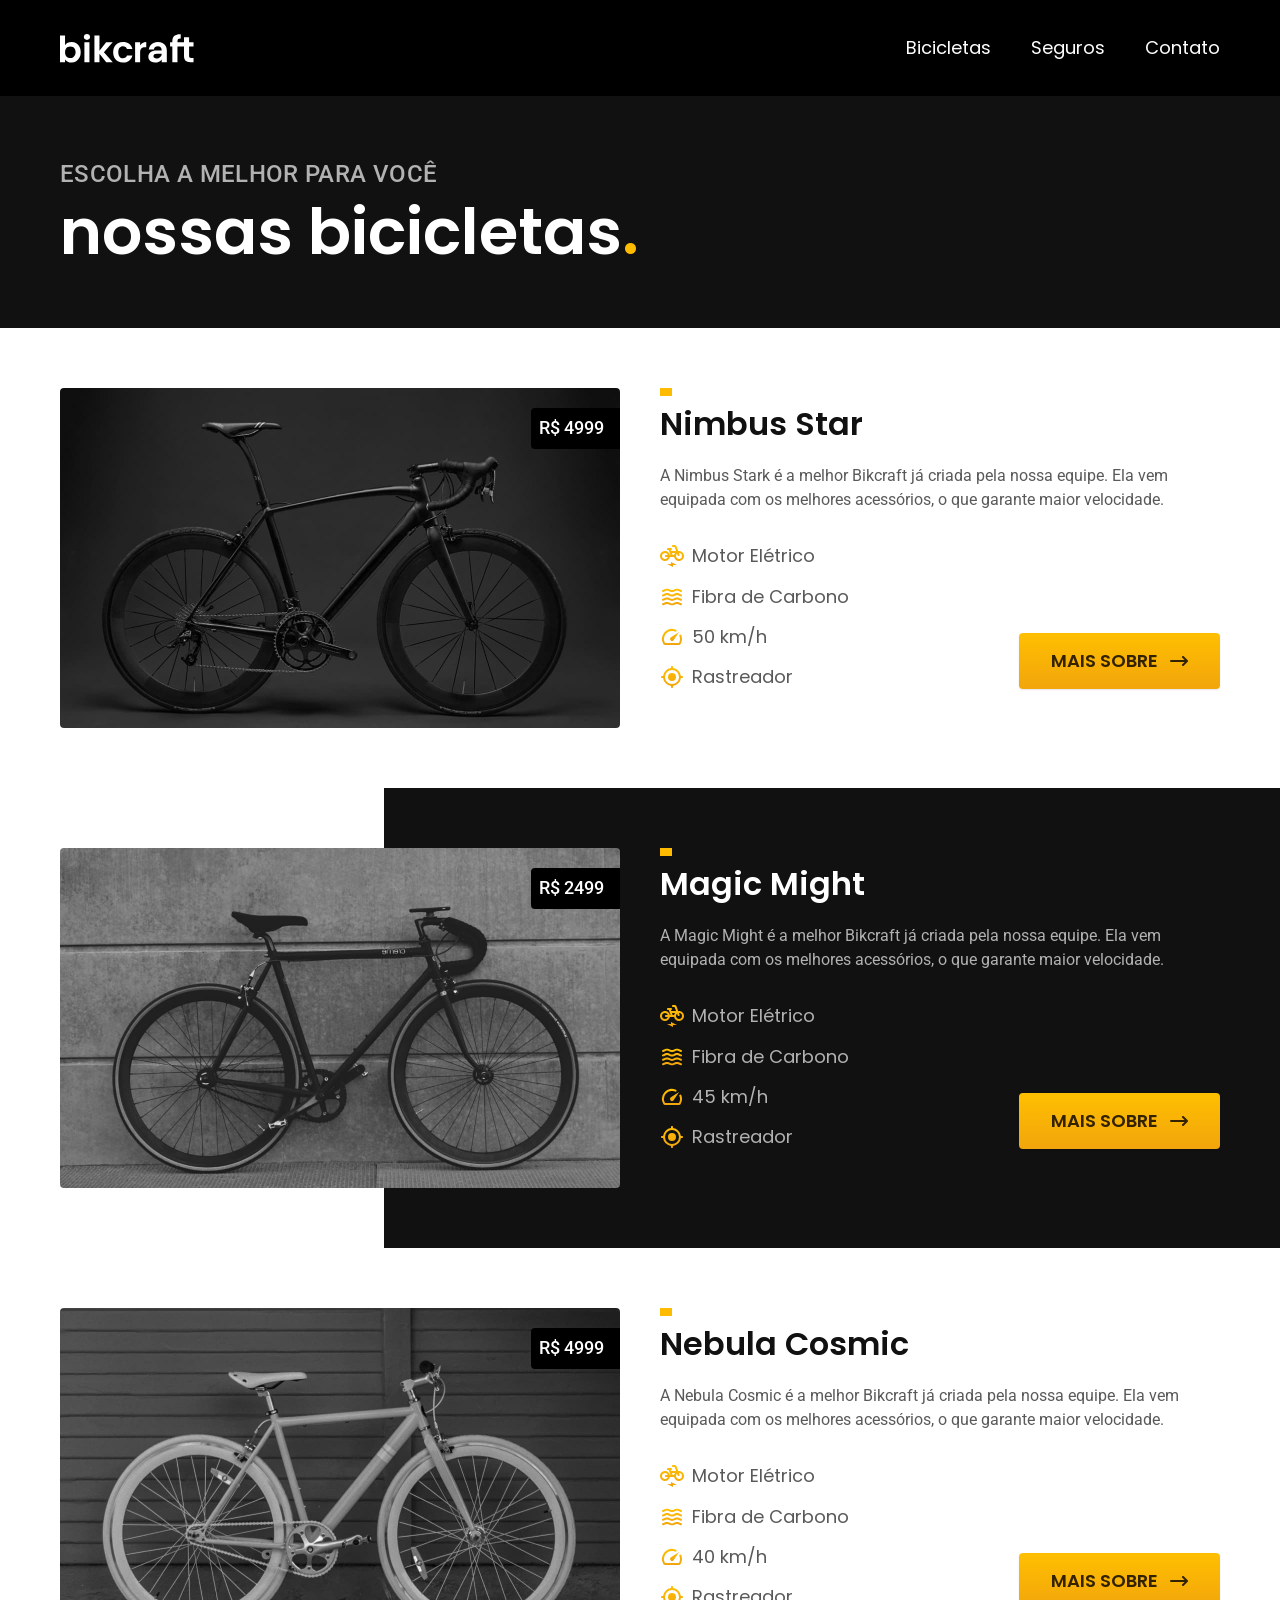
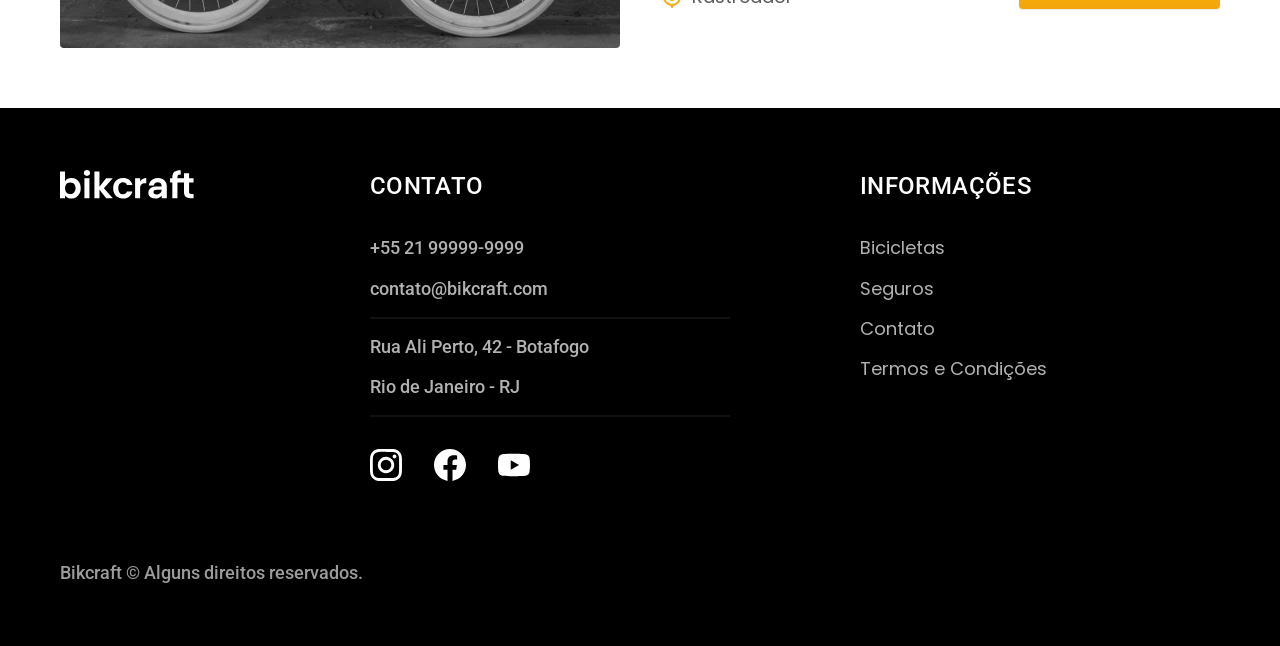
==== bicicletas.html @ d1830d41 "feat(): Adicionado página de bicicletas" ====
<!DOCTYPE html>
<html lang="pt-br">

<head>
  <meta charset="UTF-8">
  <meta name="viewport" content="width=device-width, initial-scale=1.0">
  <title>Bicicletas | Bikcraft</title>
  <meta name="description" content="Bicicletas.">
  <link rel="stylesheet" href="./css/style.css">
  <link rel="preconnect" href="https://fonts.googleapis.com">
  <link rel="preconnect" href="https://fonts.gstatic.com" crossorigin>
  <link href="https://fonts.googleapis.com/css2?family=Merriweather:ital,wght@1,900&family=Poppins:wght@500;600&family=Roboto:wght@400;500&display=swap" rel="stylesheet">
</head>

<body id="bicicletas">
  <header class="header-bg">
    <div class="header container">
      <a href="./">
        <img src="./img/bikcraft.svg" alt="Bikcraft">
      </a>
      <nav aria-label="primaria">
        <ul class="header-menu font-1-m cor-0">
          <li><a href="./bicicletas.html">Bicicletas</a></li>
          <li><a href="./seguros.html">Seguros</a></li>
          <li><a href="./contato.html">Contato</a></li>
        </ul>
      </nav>
    </div>
  </header>

  <main>
    <div class="titulo-bg">
      <div class="titulo container">
        <p class="font-2-l-b cor-5">Escolha a melhor para você</p>
        <h1 class="font-1-xxl cor-0">nossas bicicletas<span class="cor-p1">.</span></h1>
      </div>
    </div>

    <div class="bicicletas container">
      <div class="bicicletas-imagem">
        <img src="./img/bicicletas/nimbus.jpg" alt="Bicicleta preta">
        <span class="font-2-m cor-0">R$ 4999</span>
      </div>
      <div class="bicicletas-conteudo">
        <h2 class="font-1-xl">Nimbus Star</h2>
        <p class="font-2-s cor-8">A Nimbus Stark é a melhor Bikcraft já criada pela nossa equipe. Ela vem equipada com os melhores acessórios, o que garante maior velocidade.</p>
        <ul class="font-1-m cor-8">
          <li><img src="./img/icones/eletrica.svg" alt="">Motor Elétrico</li>
          <li><img src="./img/icones/carbono.svg" alt="">Fibra de Carbono</li>
          <li><img src="./img/icones/velocidade.svg" alt="">50 km/h</li>
          <li><img src="./img/icones/rastreador.svg" alt="">Rastreador</li>
        </ul>
        <a class="botao seta" href="./bicicletas/nimbus.html">Mais sobre</a>
      </div>
    </div>

    <div class="bicicletas-bg">
      <div class="bicicletas container">
        <div class="bicicletas-imagem">
          <img src="./img/bicicletas/magic.jpg" alt="Bicicleta preta">
          <span class="font-2-m cor-0">R$ 2499</span>
        </div>
        <div class="bicicletas-conteudo">
          <h2 class="font-1-xl cor-0">Magic Might</h2>
          <p class="font-2-s cor-5">A Magic Might é a melhor Bikcraft já criada pela nossa equipe. Ela vem equipada com os melhores acessórios, o que garante maior velocidade.</p>
          <ul class="font-1-m cor-5">
            <li><img src="./img/icones/eletrica.svg" alt="">Motor Elétrico</li>
            <li><img src="./img/icones/carbono.svg" alt="">Fibra de Carbono</li>
            <li><img src="./img/icones/velocidade.svg" alt="">45 km/h</li>
            <li><img src="./img/icones/rastreador.svg" alt="">Rastreador</li>
          </ul>
          <a class="botao seta" href="./bicicletas/magic.html">Mais sobre</a>
        </div>
      </div>
    </div>

    <div class="bicicletas container">
      <div class="bicicletas-imagem">
        <img src="./img/bicicletas/nebula.jpg" alt="Bicicleta preta">
        <span class="font-2-m cor-0">R$ 4999</span>
      </div>
      <div class="bicicletas-conteudo">
        <h2 class="font-1-xl">Nebula Cosmic</h2>
        <p class="font-2-s cor-8">A Nebula Cosmic é a melhor Bikcraft já criada pela nossa equipe. Ela vem equipada com os melhores acessórios, o que garante maior velocidade.</p>
        <ul class="font-1-m cor-8">
          <li><img src="./img/icones/eletrica.svg" alt="">Motor Elétrico</li>
          <li><img src="./img/icones/carbono.svg" alt="">Fibra de Carbono</li>
          <li><img src="./img/icones/velocidade.svg" alt="">40 km/h</li>
          <li><img src="./img/icones/rastreador.svg" alt="">Rastreador</li>
        </ul>
        <a class="botao seta" href="./bicicletas/nebula.html">Mais sobre</a>
      </div>
    </div>
  </main>
  <footer class="footer-bg">
    <div class="footer container">
      <img src="./img/bikcraft.svg" alt="Bikcraft">
      <div class="footer-contato">
        <h3 class="font-2-l-b cor-0">Contato</h3>
        <ul class="font-2-m cor-5">
          <li><a href="tel:+5521999999999">+55 21 99999-9999</a></li>
          <li><a href="mailto:contato@bikcraft.com">contato@bikcraft.com</a></li>
          <li>Rua Ali Perto, 42 - Botafogo</li>
          <li>Rio de Janeiro - RJ</li>
        </ul>
        <div class="footer-redes">
          <a href="./">
            <img src="./img/redes/instagram.svg" alt="Instagram">
          </a>
          <a href="./">
            <img src="./img/redes/facebook.svg" alt="Facebook">
          </a>
          <a href="./">
            <img src="./img/redes/youtube.svg" alt="Youtube">
          </a>
        </div>
      </div>
      <div class="footer-informacoes">
        <h3 class="font-2-l-b cor-0">Informações</h3>
        <nav>
          <ul class="font-1-m cor-5">
            <li><a href="./bicicletas.html">Bicicletas</a></li>
            <li><a href="./seguros.html">Seguros</a></li>
            <li><a href="./contato.html">Contato</a></li>
            <li><a href="./termos.html">Termos e Condições</a></li>
          </ul>
        </nav>
      </div>
      <p class="footer-copy font-2-m cor-6">Bikcraft © Alguns direitos reservados.</p>
    </div>
  </footer>
</body>

</html>
---- css/style.css ----
@import "./global/global.css";
@import "./utilidades/tipografia.css";
@import "./utilidades/cores.css";

@import "./global/header.css";
@import "./global/footer.css";

/* Utilidades */
@import "./utilidades/componentes.css";

/* Home */
@import "./home/introducao.css";
@import "./home/tecnologia.css";
@import "./home/parceiros.css";
@import "./home/depoimento.css";

/* Bicicletas */
@import "./bicicletas/bicicletas-lista.css";
@import "./bicicletas/bicicletas.css";

/* Seguros */
@import "./seguros/seguros.css";

/* Termos */
@import "./termos/termos.css";
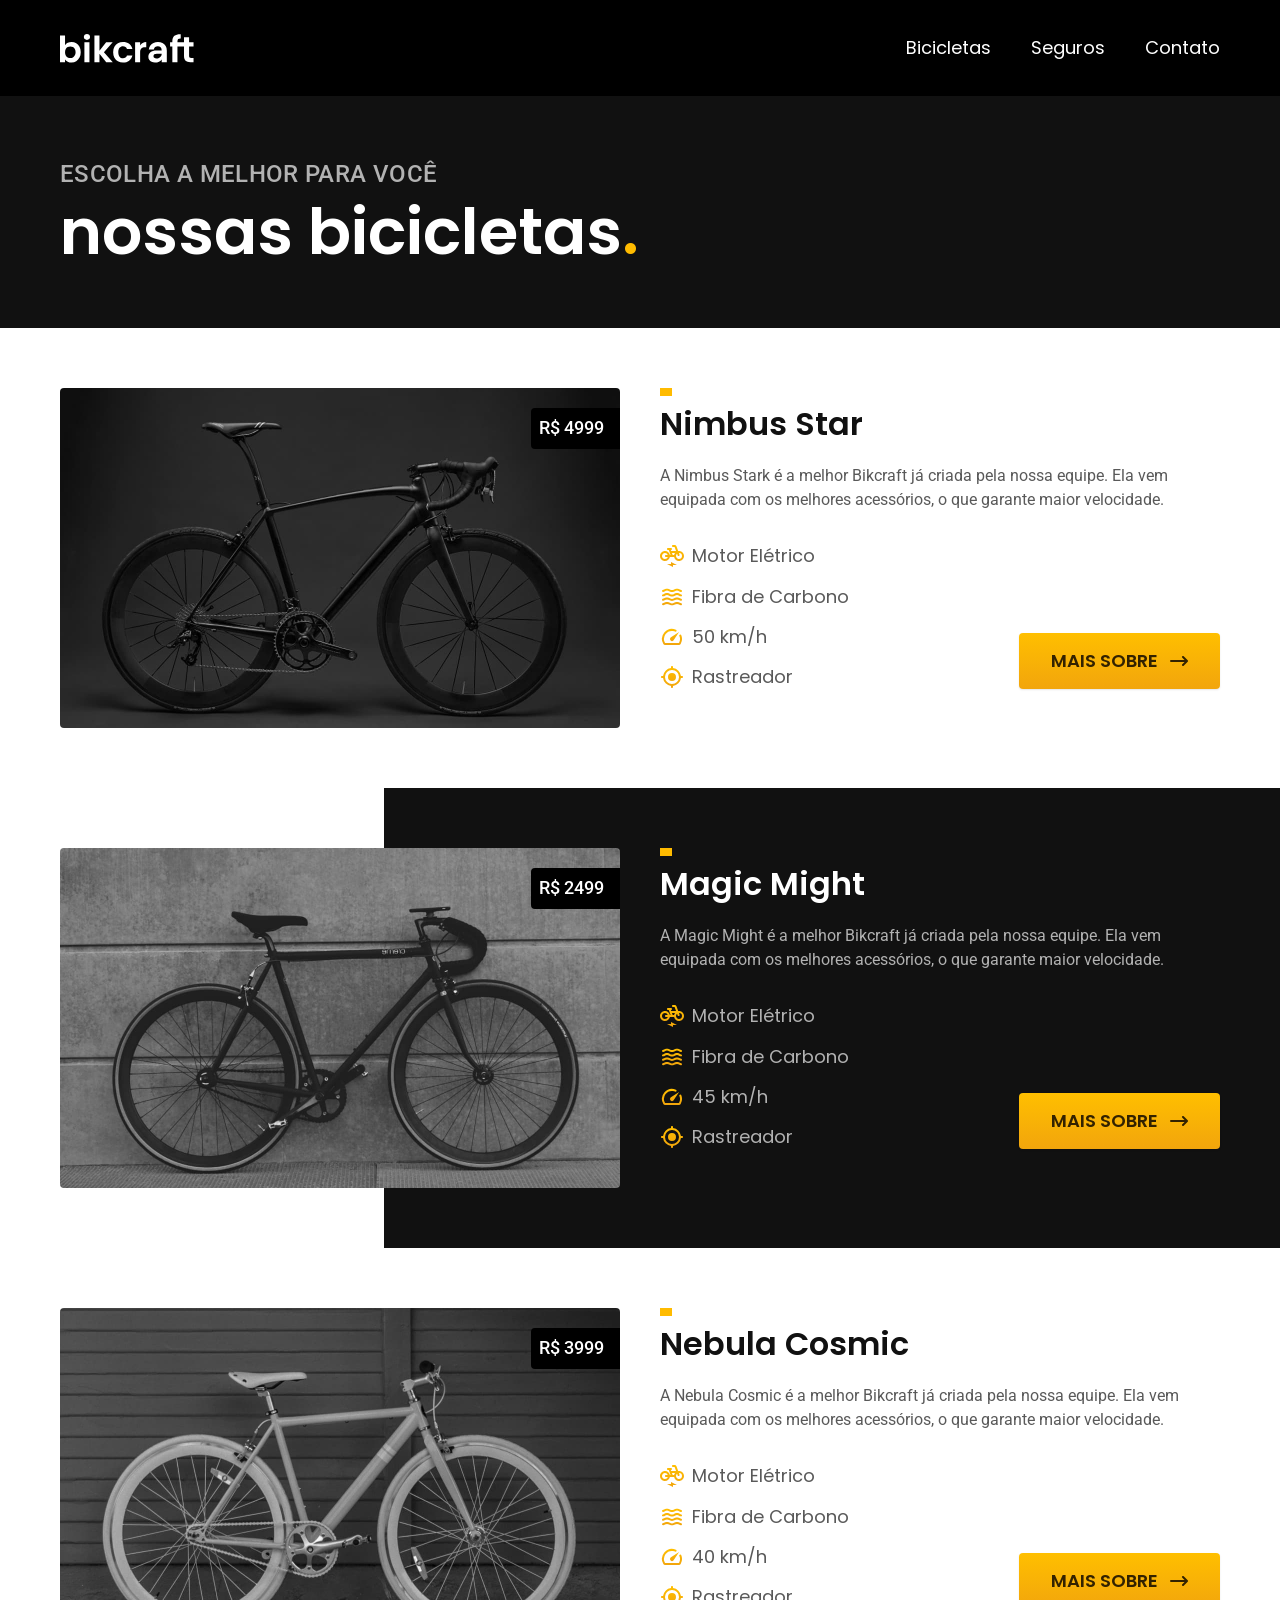
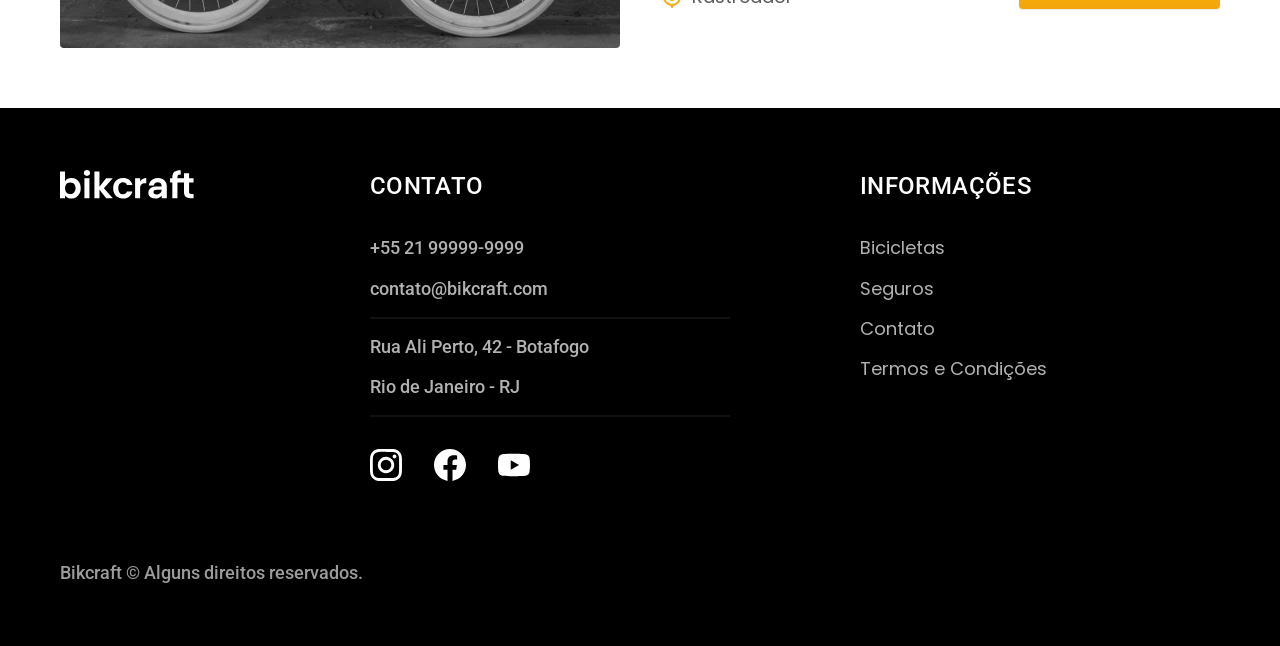
==== commit 6c24ca31: "feat(): Adicionado titulo na área de nossas bicicletas" ====
--- a/bicicletas.html
+++ b/bicicletas.html
@@ -5,6 +5,7 @@
   <meta charset="UTF-8">
   <meta name="viewport" content="width=device-width, initial-scale=1.0">
   <title>Bicicletas | Bikcraft</title>
+  <link rel="icon" href="./favicon.svg" type="image/svg+xml">
   <meta name="description" content="Bicicletas.">
   <link rel="stylesheet" href="./css/style.css">
   <link rel="preconnect" href="https://fonts.googleapis.com">
@@ -77,7 +78,7 @@
     <div class="bicicletas container">
       <div class="bicicletas-imagem">
         <img src="./img/bicicletas/nebula.jpg" alt="Bicicleta preta">
-        <span class="font-2-m cor-0">R$ 4999</span>
+        <span class="font-2-m cor-0">R$ 3999</span>
       </div>
       <div class="bicicletas-conteudo">
         <h2 class="font-1-xl">Nebula Cosmic</h2>
--- a/css/style.css
+++ b/css/style.css
@@ -20,6 +20,8 @@
 
 /* Seguros */
 @import "./seguros/seguros.css";
+@import "./seguros/vantagens.css";
+@import "./seguros/perguntas.css";
 
 /* Termos */
 @import "./termos/termos.css";
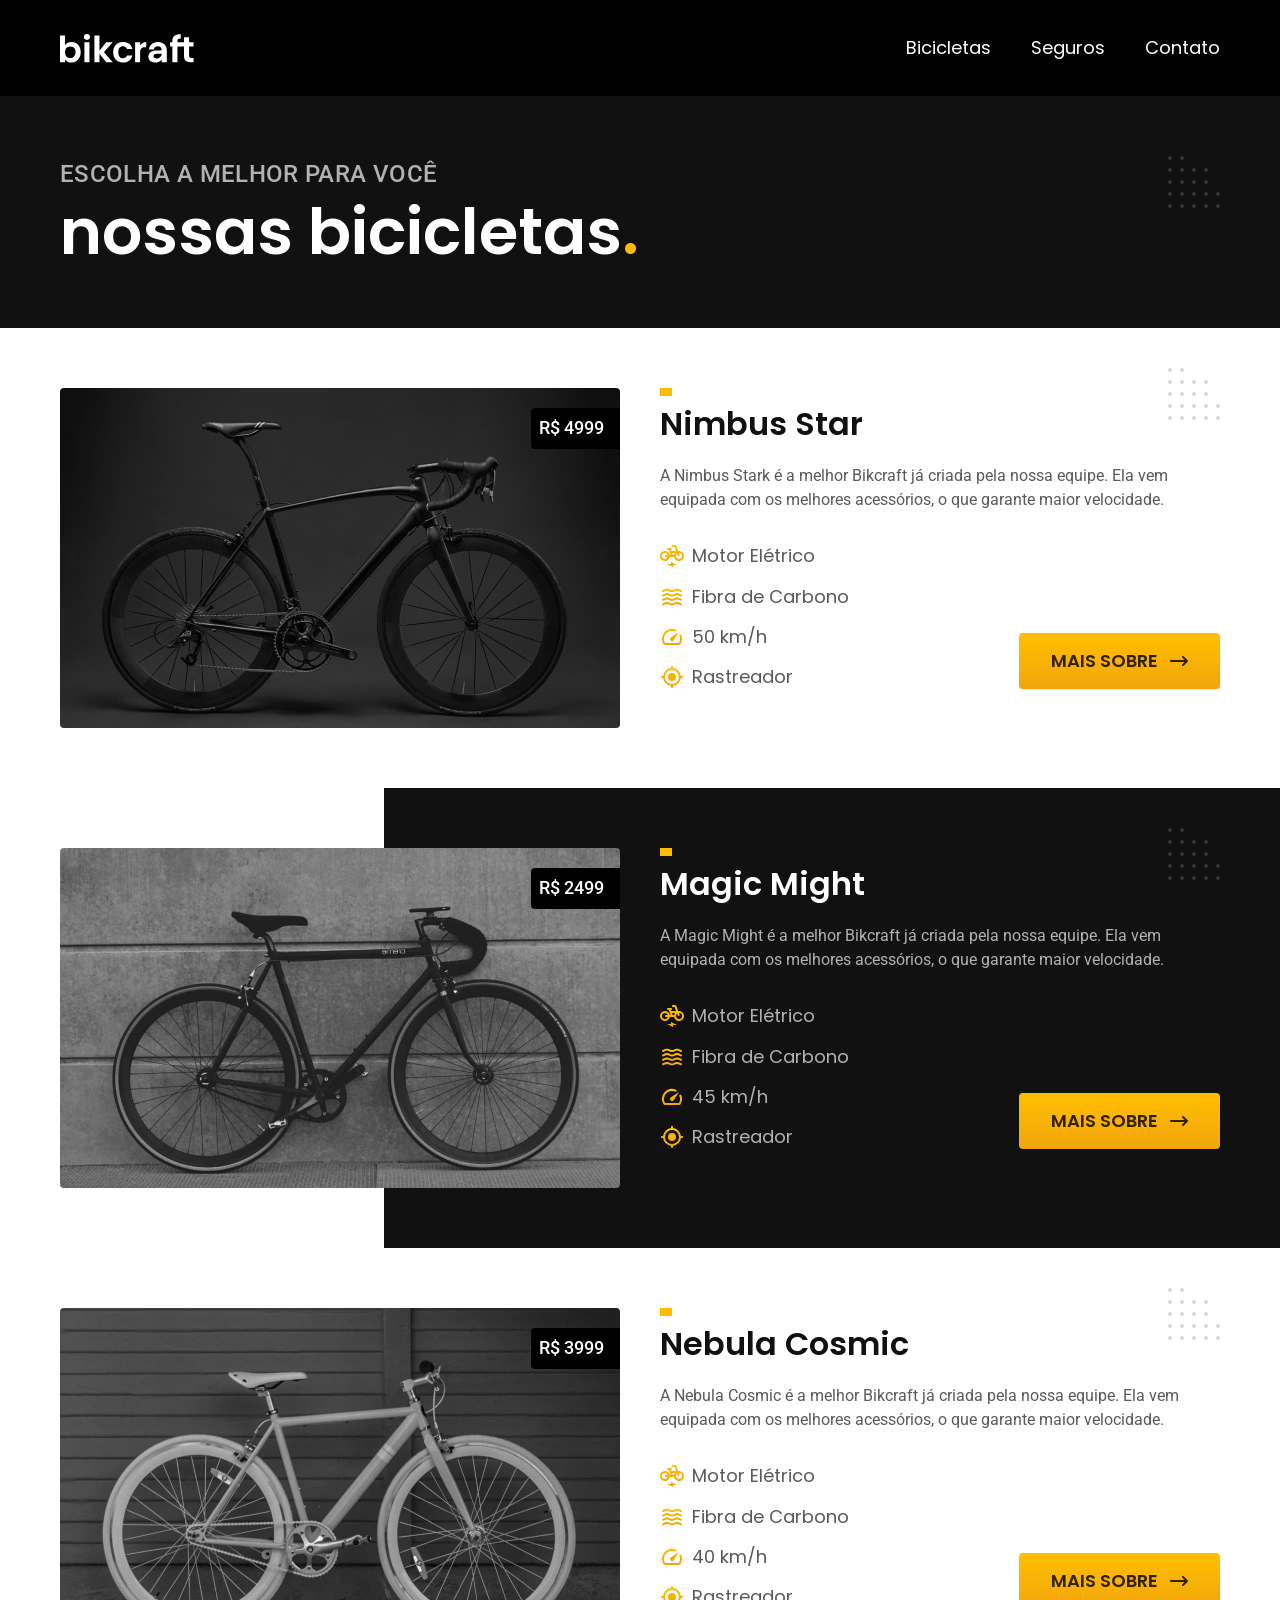
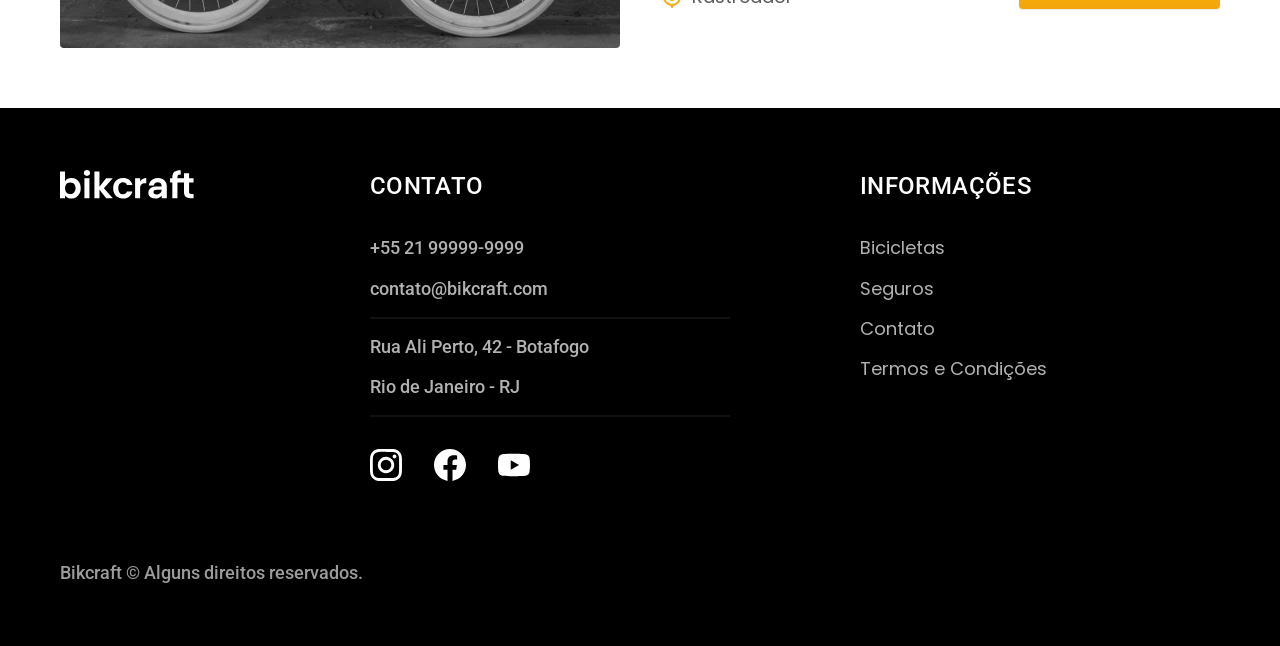
==== commit cc971b08: "feat(): Realizada algumas otimizações nas páginas" ====
--- a/bicicletas.html
+++ b/bicicletas.html
@@ -7,6 +7,7 @@
   <title>Bicicletas | Bikcraft</title>
   <link rel="icon" href="./favicon.svg" type="image/svg+xml">
   <meta name="description" content="Bicicletas.">
+  <link rel="preload" href="./css/style.css" as="style">
   <link rel="stylesheet" href="./css/style.css">
   <link rel="preconnect" href="https://fonts.googleapis.com">
   <link rel="preconnect" href="https://fonts.gstatic.com" crossorigin>
--- a/css/style.css
+++ b/css/style.css
@@ -7,6 +7,7 @@
 
 /* Utilidades */
 @import "./utilidades/componentes.css";
+@import "./utilidades/formulario.css";
 
 /* Home */
 @import "./home/introducao.css";
@@ -18,10 +19,21 @@
 @import "./bicicletas/bicicletas-lista.css";
 @import "./bicicletas/bicicletas.css";
 
+/* Bicicleta */
+@import "./bicicleta/bicicleta.css";
+@import "./bicicleta/seguro.css";
+
 /* Seguros */
 @import "./seguros/seguros.css";
 @import "./seguros/vantagens.css";
 @import "./seguros/perguntas.css";
 
+/* Contato */
+@import "./contato/contato.css";
+@import "./contato/lojas.css";
+
+/* Orçamento */
+@import "./orcamento/orcamento.css";
+
 /* Termos */
 @import "./termos/termos.css";
--- a/css/style.css
+++ b/css/style.css
@@ -7,6 +7,7 @@
 
 /* Utilidades */
 @import "./utilidades/componentes.css";
+@import "./utilidades/formulario.css";
 
 /* Home */
 @import "./home/introducao.css";
@@ -18,10 +19,21 @@
 @import "./bicicletas/bicicletas-lista.css";
 @import "./bicicletas/bicicletas.css";
 
+/* Bicicleta */
+@import "./bicicleta/bicicleta.css";
+@import "./bicicleta/seguro.css";
+
 /* Seguros */
 @import "./seguros/seguros.css";
 @import "./seguros/vantagens.css";
 @import "./seguros/perguntas.css";
 
+/* Contato */
+@import "./contato/contato.css";
+@import "./contato/lojas.css";
+
+/* Orçamento */
+@import "./orcamento/orcamento.css";
+
 /* Termos */
 @import "./termos/termos.css";
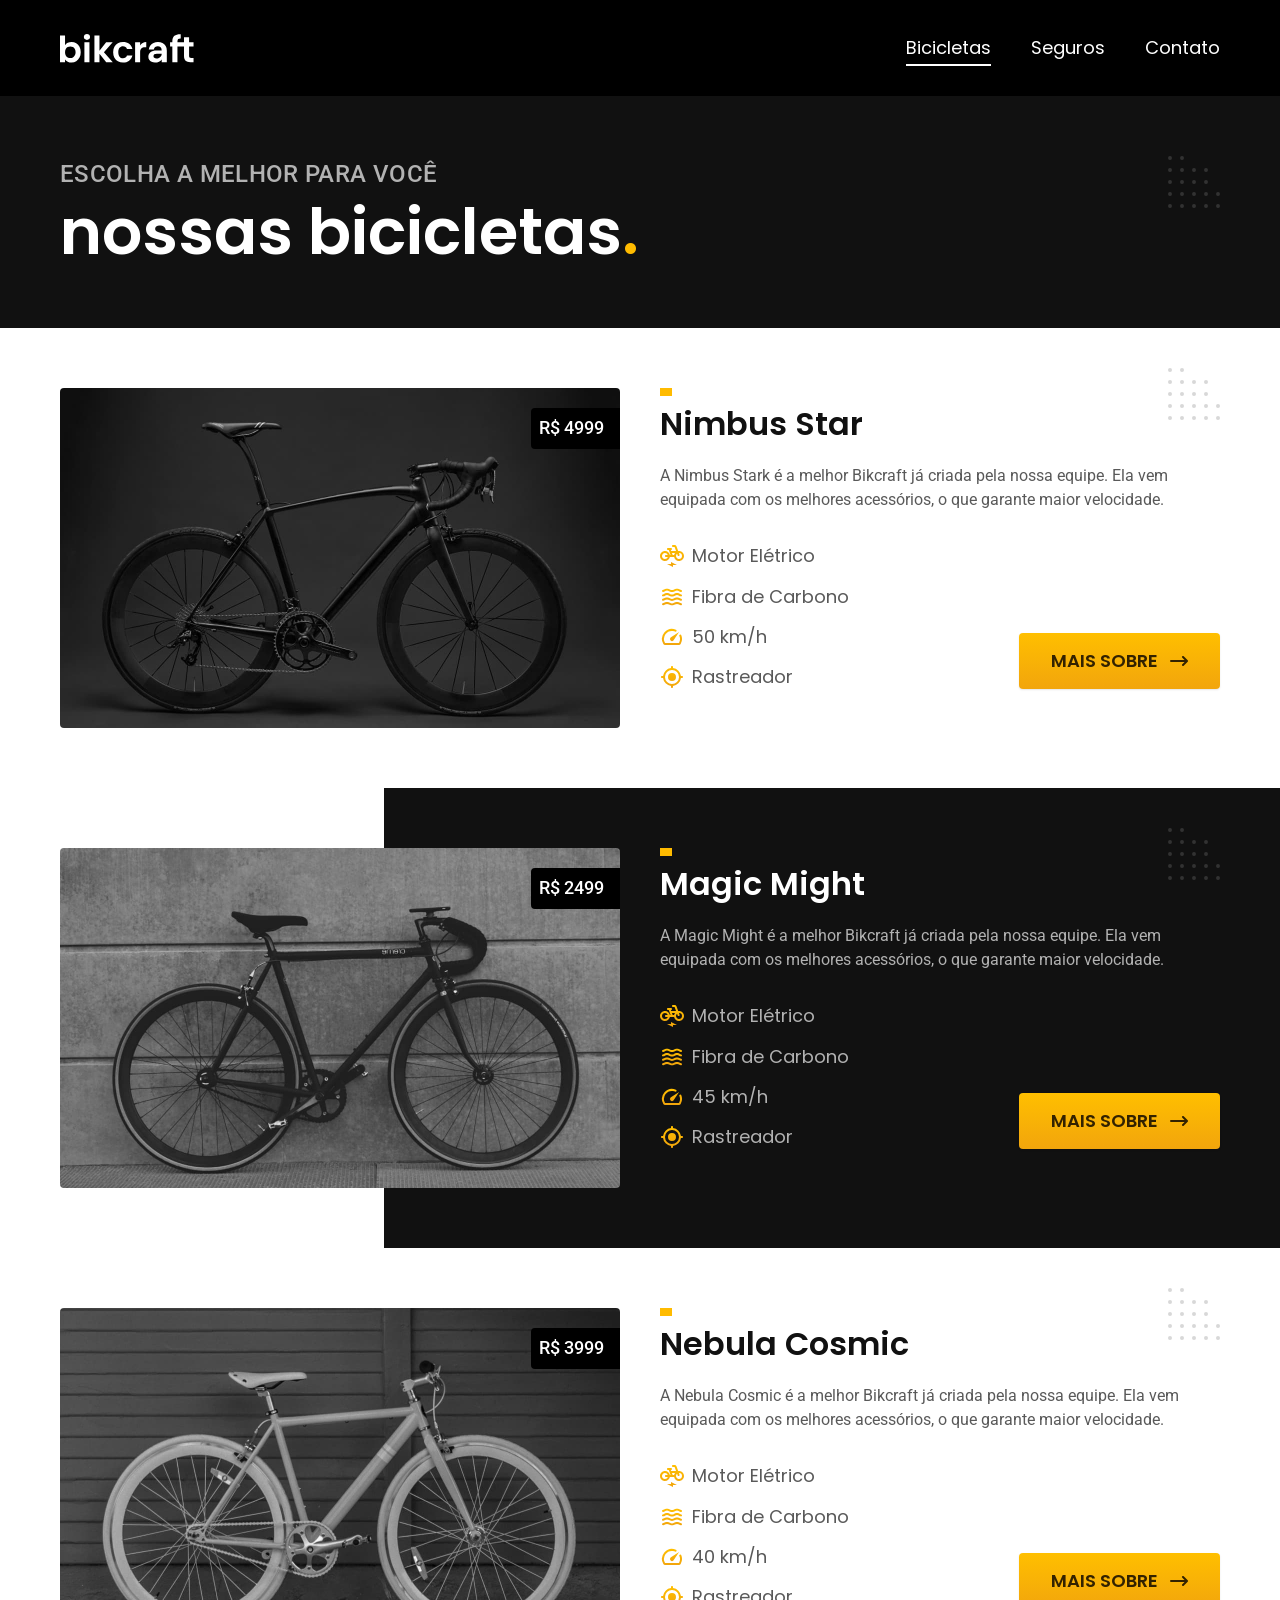
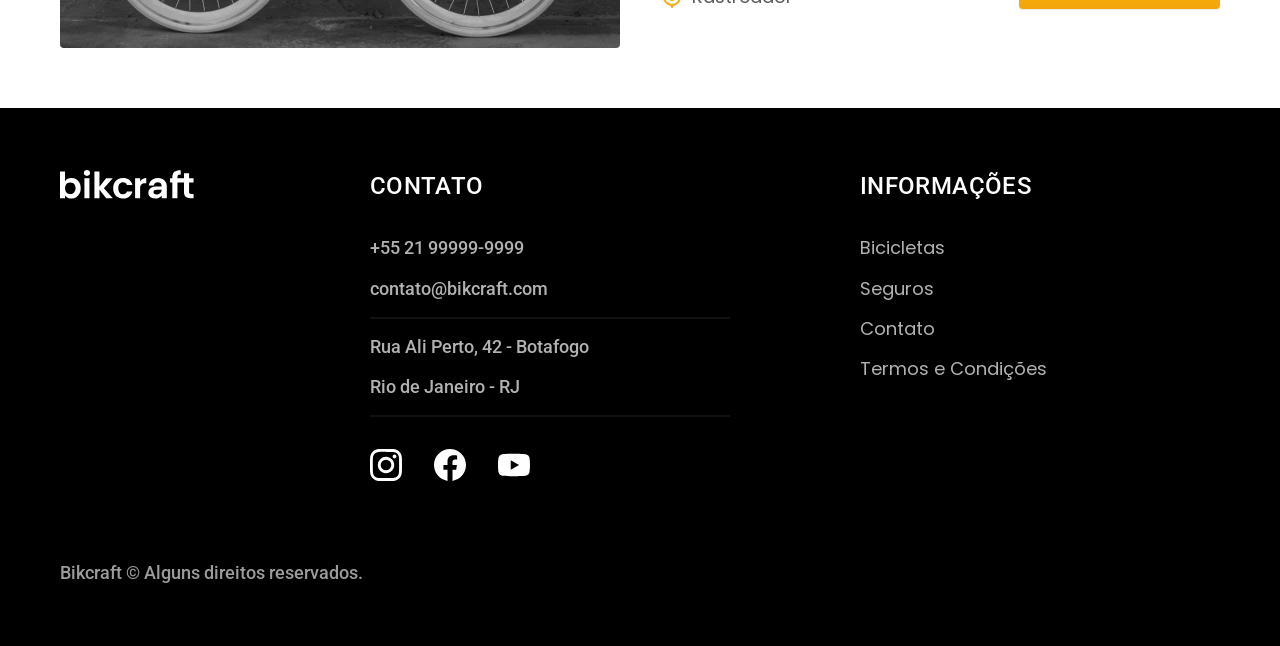
==== commit efeb668a: "feat(): Adicionando script nas páginas e menu ativo" ====
--- a/bicicletas.html
+++ b/bicicletas.html
@@ -131,6 +131,7 @@
       <p class="footer-copy font-2-m cor-6">Bikcraft © Alguns direitos reservados.</p>
     </div>
   </footer>
+  <script src="./js/script.js"></script>
 </body>
 
 </html>
